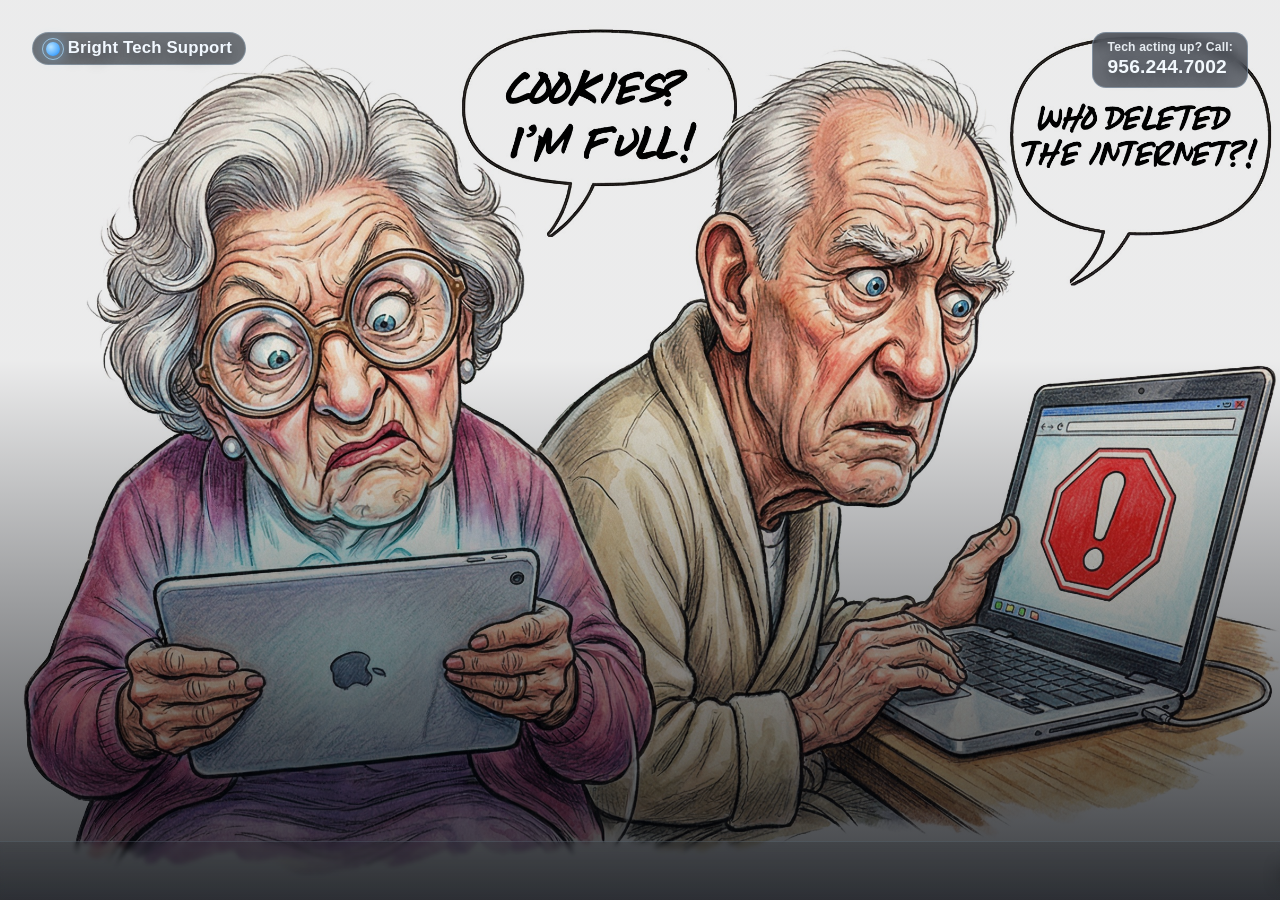
==== index-alt.html @ e5dfcefb "Update landing pages with video hero, responsive mobile video, and premium CTA interactions" ====
<!DOCTYPE html>
<html lang="en">
<head>
	<meta charset="UTF-8" />
	<meta name="viewport" content="width=device-width, initial-scale=1.0" />
	<title>Bright Tech Support | Alternative Landing</title>
	<meta name="description" content="Alternative landing page concept for Bright Tech Support." />
	<style>
		* { box-sizing: border-box; margin: 0; padding: 0; }

		html, body { width: 100%; height: 100%; }

		body {
			font-family: "Inter", "Segoe UI", Roboto, Arial, sans-serif;
			background: #0a0f18;
			color: #ffffff;
		}

		.alt-hero {
			position: relative;
			min-height: 100vh;
			display: block;
			overflow: hidden;
		}

		.hero-video,
		.hero-fallback {
			position: absolute;
			inset: 0;
			width: 100%;
			height: 100%;
			object-fit: cover;
			z-index: 0;
		}

		.hero-video {
			opacity: 1;
			transition: opacity 950ms cubic-bezier(0.22, 0.61, 0.36, 1), transform 1200ms ease;
			transform: scale(1);
		}

		.hero-fallback {
			opacity: 0;
			transition: opacity 950ms cubic-bezier(0.22, 0.61, 0.36, 1), transform 1200ms ease;
			transform: scale(1.02);
		}

		.alt-hero.is-show-fallback .hero-video {
			opacity: 0;
			transform: scale(1.01);
		}

		.alt-hero.is-show-fallback .hero-fallback {
			opacity: 1;
			transform: scale(1);
		}

		.top-brand {
			position: absolute;
			top: clamp(1rem, 3vw, 2rem);
			left: clamp(1rem, 3vw, 2rem);
			z-index: 2;
			display: inline-flex;
			align-items: center;
			gap: 0.5rem;
			padding: 0.45rem 0.8rem;
			border-radius: 999px;
			font-size: clamp(0.95rem, 1.5vw, 1.05rem);
			font-weight: 800;
			letter-spacing: 0.01em;
			color: #f1f8ff;
			background: rgba(7, 13, 23, 0.55);
			border: 1px solid rgba(190, 224, 255, 0.28);
			text-shadow: 0 5px 14px rgba(0, 0, 0, 0.45);
			backdrop-filter: blur(6px);
		}

		.logo-badge {
			position: relative;
			width: 14px;
			height: 14px;
			border-radius: 50%;
			background: radial-gradient(circle at 35% 35%, #b8e3ff, #5cb1ff 58%, #0a84ff 100%);
			box-shadow: 0 0 14px rgba(108, 190, 255, 0.72);
			animation: logoPulse 2.4s ease-in-out infinite;
		}

		.logo-badge::before {
			content: "";
			position: absolute;
			inset: -4px;
			border-radius: 50%;
			border: 1px solid rgba(170, 220, 255, 0.72);
			animation: logoRing 3.4s linear infinite;
		}

		.logo-text {
			line-height: 1;
		}

		.top-cta {
			position: absolute;
			top: clamp(1rem, 3vw, 2rem);
			right: clamp(1rem, 3vw, 2rem);
			z-index: 2;
			display: inline-grid;
			gap: 0.08rem;
			padding: 0.5rem 0.88rem 0.56rem;
			border-radius: 14px;
			letter-spacing: 0.01em;
			color: #f4faff;
			text-decoration: none;
			background: rgba(9, 17, 29, 0.58);
			border: 1px solid rgba(190, 224, 255, 0.32);
			text-shadow: 0 5px 14px rgba(0, 0, 0, 0.45);
			backdrop-filter: blur(6px);
			transition: transform 180ms ease, background-color 180ms ease;
			animation: ctaFloat 2.8s ease-in-out infinite;
		}

		.sound-toggle {
			position: absolute;
			top: 50%;
			left: 50%;
			transform: translate(-50%, -50%) scale(0.96);
			z-index: 2;
			display: inline-flex;
			align-items: center;
			gap: 0.42rem;
			padding: 0.52rem 0.9rem;
			border-radius: 999px;
			border: 1px solid rgba(204, 231, 255, 0.34);
			background: rgba(11, 21, 34, 0.24);
			color: #f3faff;
			font-size: 0.86rem;
			font-weight: 800;
			letter-spacing: 0.01em;
			cursor: pointer;
			backdrop-filter: blur(3px);
			text-shadow: 0 2px 6px rgba(0, 0, 0, 0.24);
			box-shadow: 0 6px 18px rgba(5, 14, 24, 0.24);
			transition: opacity 220ms ease, transform 220ms ease, box-shadow 220ms ease, background 220ms ease;
			opacity: 0;
			pointer-events: none;
		}

		.alt-hero.is-control-visible .sound-toggle {
			opacity: 1;
			pointer-events: auto;
			transform: translate(-50%, -50%) scale(1);
		}

		.sound-toggle::before {
			content: "▶";
			font-size: 0.72rem;
			line-height: 1;
			width: 1.2rem;
			height: 1.2rem;
			display: grid;
			place-items: center;
			border-radius: 50%;
			background: rgba(168, 216, 255, 0.28);
			color: #07315d;
			box-shadow: 0 0 0 1px rgba(188, 226, 255, 0.4);
		}

		.sound-toggle:hover {
			transform: translate(-50%, -50%) scale(1.02);
			background: rgba(12, 23, 38, 0.34);
			box-shadow: 0 10px 22px rgba(8, 20, 34, 0.32);
		}

		.sound-toggle.is-enabled {
			background: rgba(12, 24, 40, 0.3);
			border-color: rgba(191, 230, 255, 0.46);
		}

		.control-text {
			font-weight: 700;
		}

		.control-sound {
			padding: 0.15rem 0.45rem;
			border-radius: 999px;
			font-size: 0.72rem;
			font-weight: 700;
			background: rgba(191, 226, 255, 0.12);
			border: 1px solid rgba(188, 224, 255, 0.26);
		}

		.top-cta-small {
			font-size: clamp(0.74rem, 0.95vw, 0.82rem);
			font-weight: 600;
			opacity: 0.9;
			line-height: 1.1;
		}

		.top-cta-big {
			font-size: clamp(1rem, 1.55vw, 1.2rem);
			font-weight: 800;
			line-height: 1.15;
		}

		.top-cta:hover {
			transform: translateY(-1px);
			background: rgba(12, 24, 40, 0.72);
			animation-play-state: paused;
		}

		@keyframes ctaFloat {
			0%, 100% {
				transform: translateY(0);
				box-shadow: 0 0 0 rgba(113, 193, 255, 0);
			}
			50% {
				transform: translateY(-3px);
				box-shadow: 0 8px 20px rgba(113, 193, 255, 0.2);
			}
		}

		@keyframes logoPulse {
			0%, 100% { transform: scale(1); box-shadow: 0 0 10px rgba(108, 190, 255, 0.55); }
			50% { transform: scale(1.08); box-shadow: 0 0 18px rgba(108, 190, 255, 0.9); }
		}

		@keyframes logoRing {
			0% { transform: rotate(0deg) scale(1); opacity: 0.82; }
			100% { transform: rotate(360deg) scale(1.05); opacity: 0.55; }
		}

		.alt-hero::after {
			content: "";
			position: absolute;
			inset: 0;
			background: linear-gradient(180deg, rgba(2, 5, 10, 0.08) 40%, rgba(2, 5, 10, 0.78) 100%);
			z-index: 1;
		}

		.hero-marquee {
			position: relative;
			z-index: 2;
			position: absolute;
			left: 0;
			right: 0;
			bottom: 0;
			padding: 0.95rem 0;
			overflow: hidden;
			background: linear-gradient(180deg, rgba(6, 11, 18, 0.14), rgba(6, 11, 18, 0.24));
			border-top: 1px solid rgba(199, 227, 255, 0.14);
			backdrop-filter: blur(2px);
		}


		.hero-marquee-track {
			display: inline-flex;
			align-items: center;
			gap: 3rem;
			white-space: nowrap;
			padding-left: 100%;
			animation: marquee 34s linear infinite;
		}

		.hero-marquee:hover .hero-marquee-track,
		.hero-marquee:focus-within .hero-marquee-track {
			animation-play-state: paused;
		}

		.hero-marquee-text {
			display: inline-block;
			font-size: clamp(1.05rem, 2.3vw, 1.5rem);
			font-weight: 700;
			letter-spacing: 0.01em;
			color: #f1f8ff;
			text-shadow: 0 5px 16px rgba(0, 0, 0, 0.5);
		}

		@keyframes marquee {
			0% { transform: translateX(0); }
			100% { transform: translateX(-100%); }
		}

		@media (max-width: 680px) {
			.top-brand,
			.top-cta {
				top: 0.75rem;
			}

			.sound-toggle {
				font-size: 0.74rem;
				padding: 0.42rem 0.72rem;
			}

			.top-cta {
				padding: 0.42rem 0.74rem 0.48rem;
			}

			.top-cta-small {
				font-size: 0.68rem;
			}

			.top-cta-big {
				font-size: 0.95rem;
			}

			.hero-marquee {
				padding: 0.82rem 0;
				bottom: 0;
			}
		}
	</style>
</head>
<body>
	<section class="alt-hero" aria-label="Alternative hero section">
		<video class="hero-video" autoplay muted playsinline preload="auto" poster="images/hero-2.jpeg" aria-hidden="true">
			<source src="images/hero_video_mobile.mp4" type="video/mp4" media="(max-width: 768px)" />
			<source src="images/hero_video.mp4" type="video/mp4" />
		</video>
		<img class="hero-fallback" src="images/hero-2.jpeg" alt="Tech support hero" loading="eager" />

		<div class="top-brand"><span class="logo-badge" aria-hidden="true"></span><span class="logo-text">Bright Tech Support</span></div>
		<a class="top-cta" href="tel:9562447002" aria-label="Call Bright Tech Support at 956.244.7002">
			<span class="top-cta-small">Tech acting up? Call:</span>
			<span class="top-cta-big">956.244.7002</span>
		</a>
		<button class="sound-toggle" type="button" aria-label="Replay hero video with sound">
			<span class="control-text">Replay</span>
			<span class="control-sound">Sound On</span>
		</button>
		<div class="hero-marquee" aria-label="Moving message">
			<div class="hero-marquee-track">
				<span class="hero-marquee-text">Have you tried turning it off and on again? We actually help past that step.</span>
				<span class="hero-marquee-text">Wi-Fi acting shy again? We speak fluent router.</span>
				<span class="hero-marquee-text">Your printer says "offline" but your patience is already there? We got you.</span>
				<span class="hero-marquee-text">If your computer freezes more than your freezer, it’s time to call us.</span>
				<span class="hero-marquee-text" aria-hidden="true">Have you tried turning it off and on again? We actually help past that step.</span>
				<span class="hero-marquee-text" aria-hidden="true">Wi-Fi acting shy again? We speak fluent router.</span>
				<span class="hero-marquee-text" aria-hidden="true">Your printer says "offline" but your patience is already there? We got you.</span>
				<span class="hero-marquee-text" aria-hidden="true">If your computer freezes more than your freezer, it’s time to call us.</span>
			</div>
		</div>
	</section>

	<script>
		const VIDEO_SEEN_KEY = "btsHeroVideoSeen";
		const altHero = document.querySelector(".alt-hero");
		const heroVideo = document.querySelector(".hero-video");
		const soundToggle = document.querySelector(".sound-toggle");
		const soundPill = document.querySelector(".control-sound");

		if (altHero && heroVideo) {
			const showFallback = () => altHero.classList.add("is-show-fallback");
			const hideFallback = () => altHero.classList.remove("is-show-fallback");
			const showControl = () => altHero.classList.add("is-control-visible");
			const hideControl = () => altHero.classList.remove("is-control-visible");
			const videoFadeLeadSeconds = 1.6;
			let didEarlyVisualFade = false;
			const hasSeenVideo = (() => {
				try {
					return window.localStorage.getItem(VIDEO_SEEN_KEY) === "1";
				} catch (_error) {
					return false;
				}
			})();

			const markSeenVideo = () => {
				try {
					window.localStorage.setItem(VIDEO_SEEN_KEY, "1");
				} catch (_error) {
					/* no-op */
				}
			};

			const setSoundState = (isOn) => {
				if (!soundPill || !soundToggle) return;
				soundPill.textContent = isOn ? "Sound On" : "Sound Off";
				soundToggle.classList.toggle("is-enabled", isOn);
			};

			heroVideo.addEventListener("error", showFallback);
			heroVideo.addEventListener("error", showControl);
			heroVideo.addEventListener("timeupdate", () => {
				if (didEarlyVisualFade) return;
				if (!Number.isFinite(heroVideo.duration) || heroVideo.duration <= 0) return;

				const remaining = heroVideo.duration - heroVideo.currentTime;
				if (remaining <= videoFadeLeadSeconds && remaining > 0) {
					// Visual-only crossfade; do not mute/pause audio here.
					showFallback();
					didEarlyVisualFade = true;
				}
			});

			heroVideo.addEventListener("ended", () => {
				markSeenVideo();
				showFallback();
				showControl();
				didEarlyVisualFade = false;
			});

			const startVideo = async () => {
				try {
					didEarlyVisualFade = false;
					heroVideo.muted = false;
					heroVideo.volume = 1;
					hideFallback();
					hideControl();
					await heroVideo.play();
					setSoundState(true);
				} catch (_error) {
					heroVideo.muted = true;
					try {
						hideFallback();
						hideControl();
						await heroVideo.play();
					} catch (_silentError) {
						showFallback();
						showControl();
					}
					setSoundState(false);
				}
			};

			if (hasSeenVideo) {
				showFallback();
				showControl();
				setSoundState(true);
			} else {
				startVideo();
			}

			if (soundToggle) {
				soundToggle.addEventListener("click", async () => {
					try {
						didEarlyVisualFade = false;
						hideFallback();
						hideControl();
						heroVideo.currentTime = 0;
						heroVideo.muted = false;
						heroVideo.volume = 1;
						await heroVideo.play();
						setSoundState(true);
					} catch (_error) {
						setSoundState(false);
						showControl();
					}
				});
			}
		}
	</script>
</body>
</html>
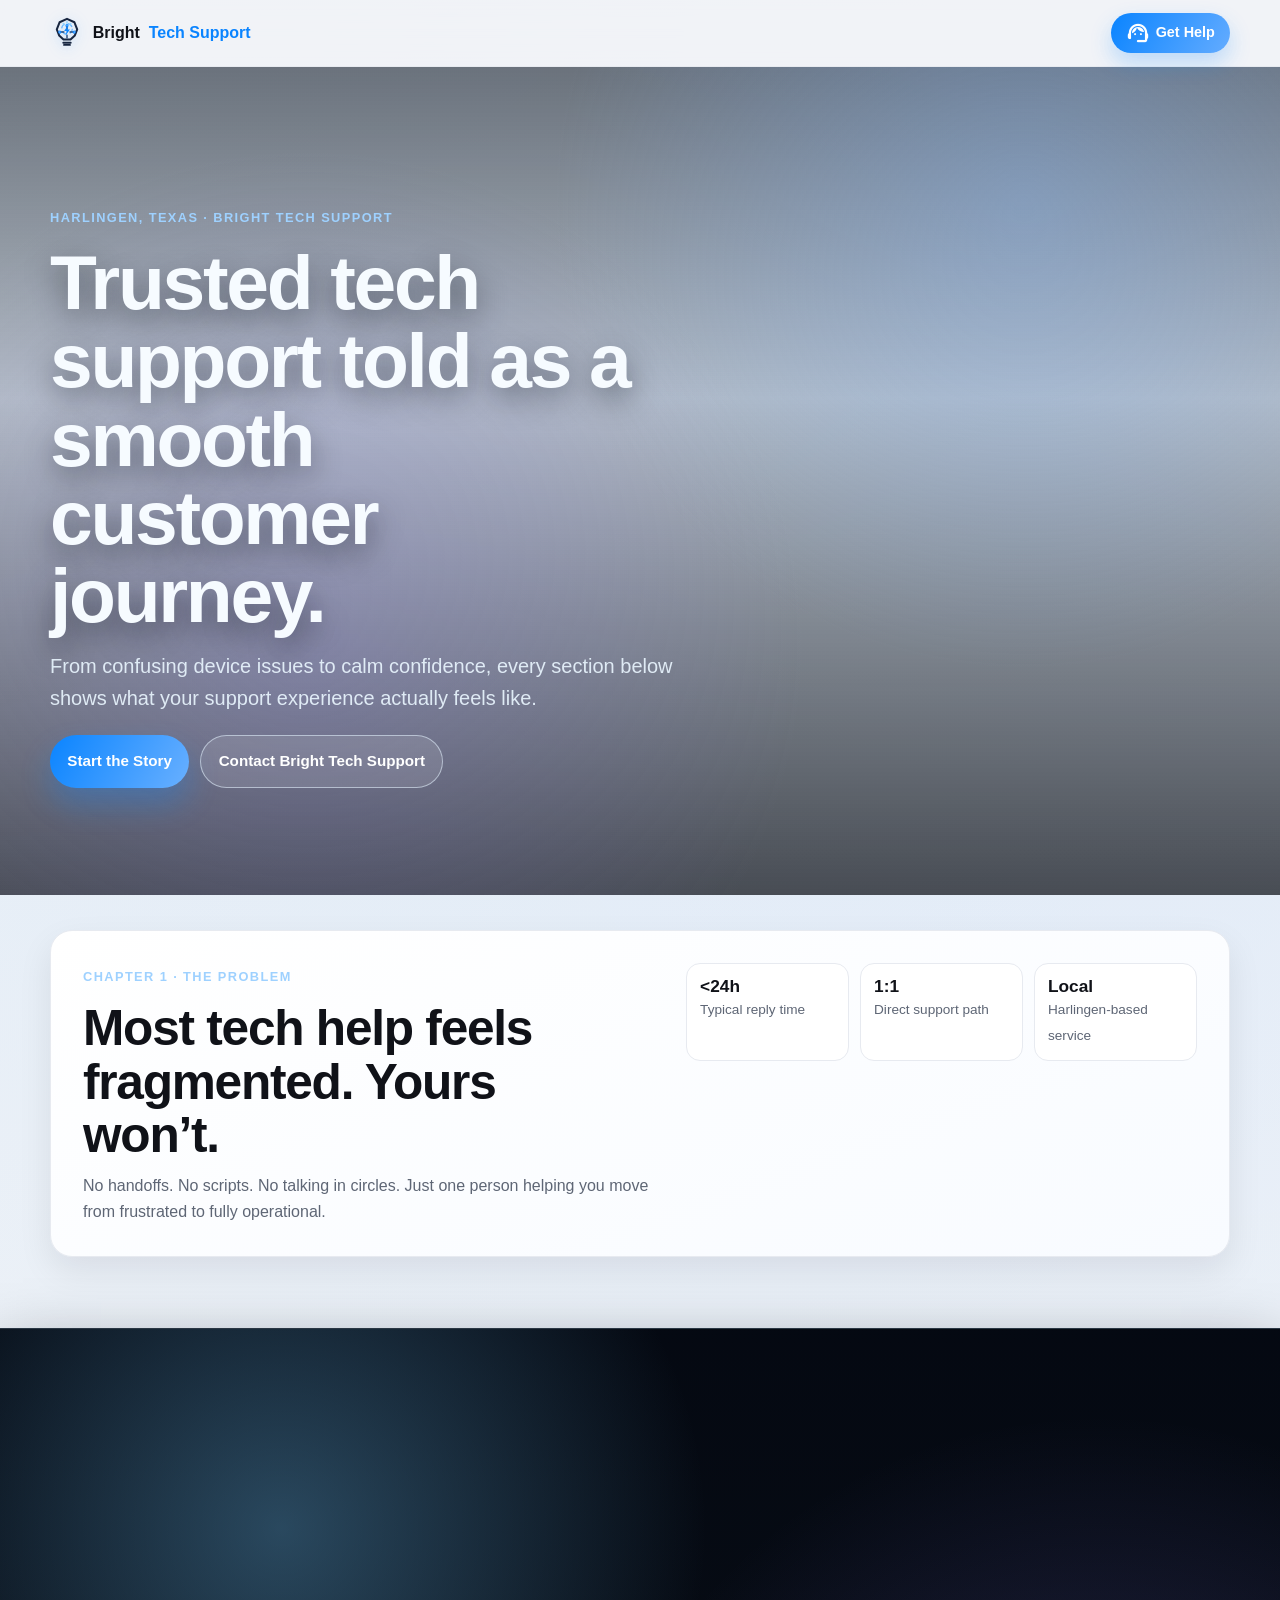
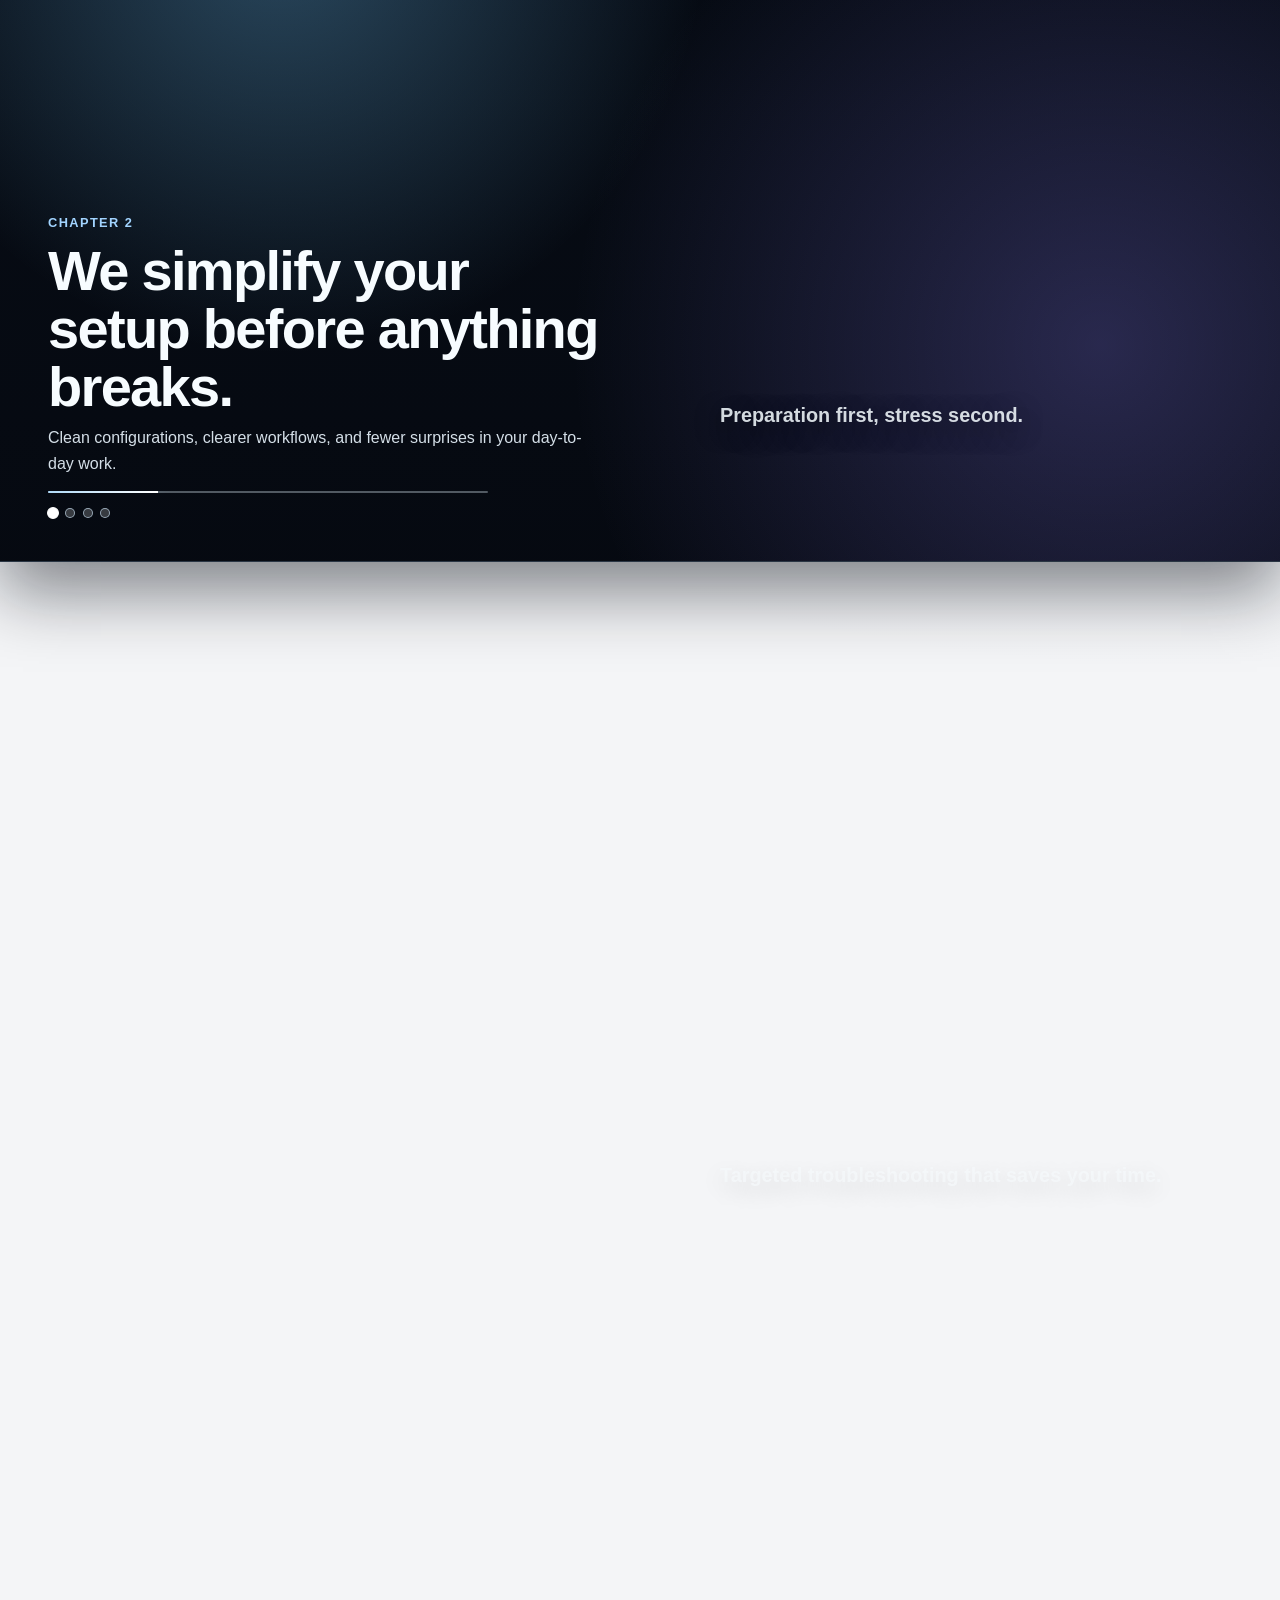
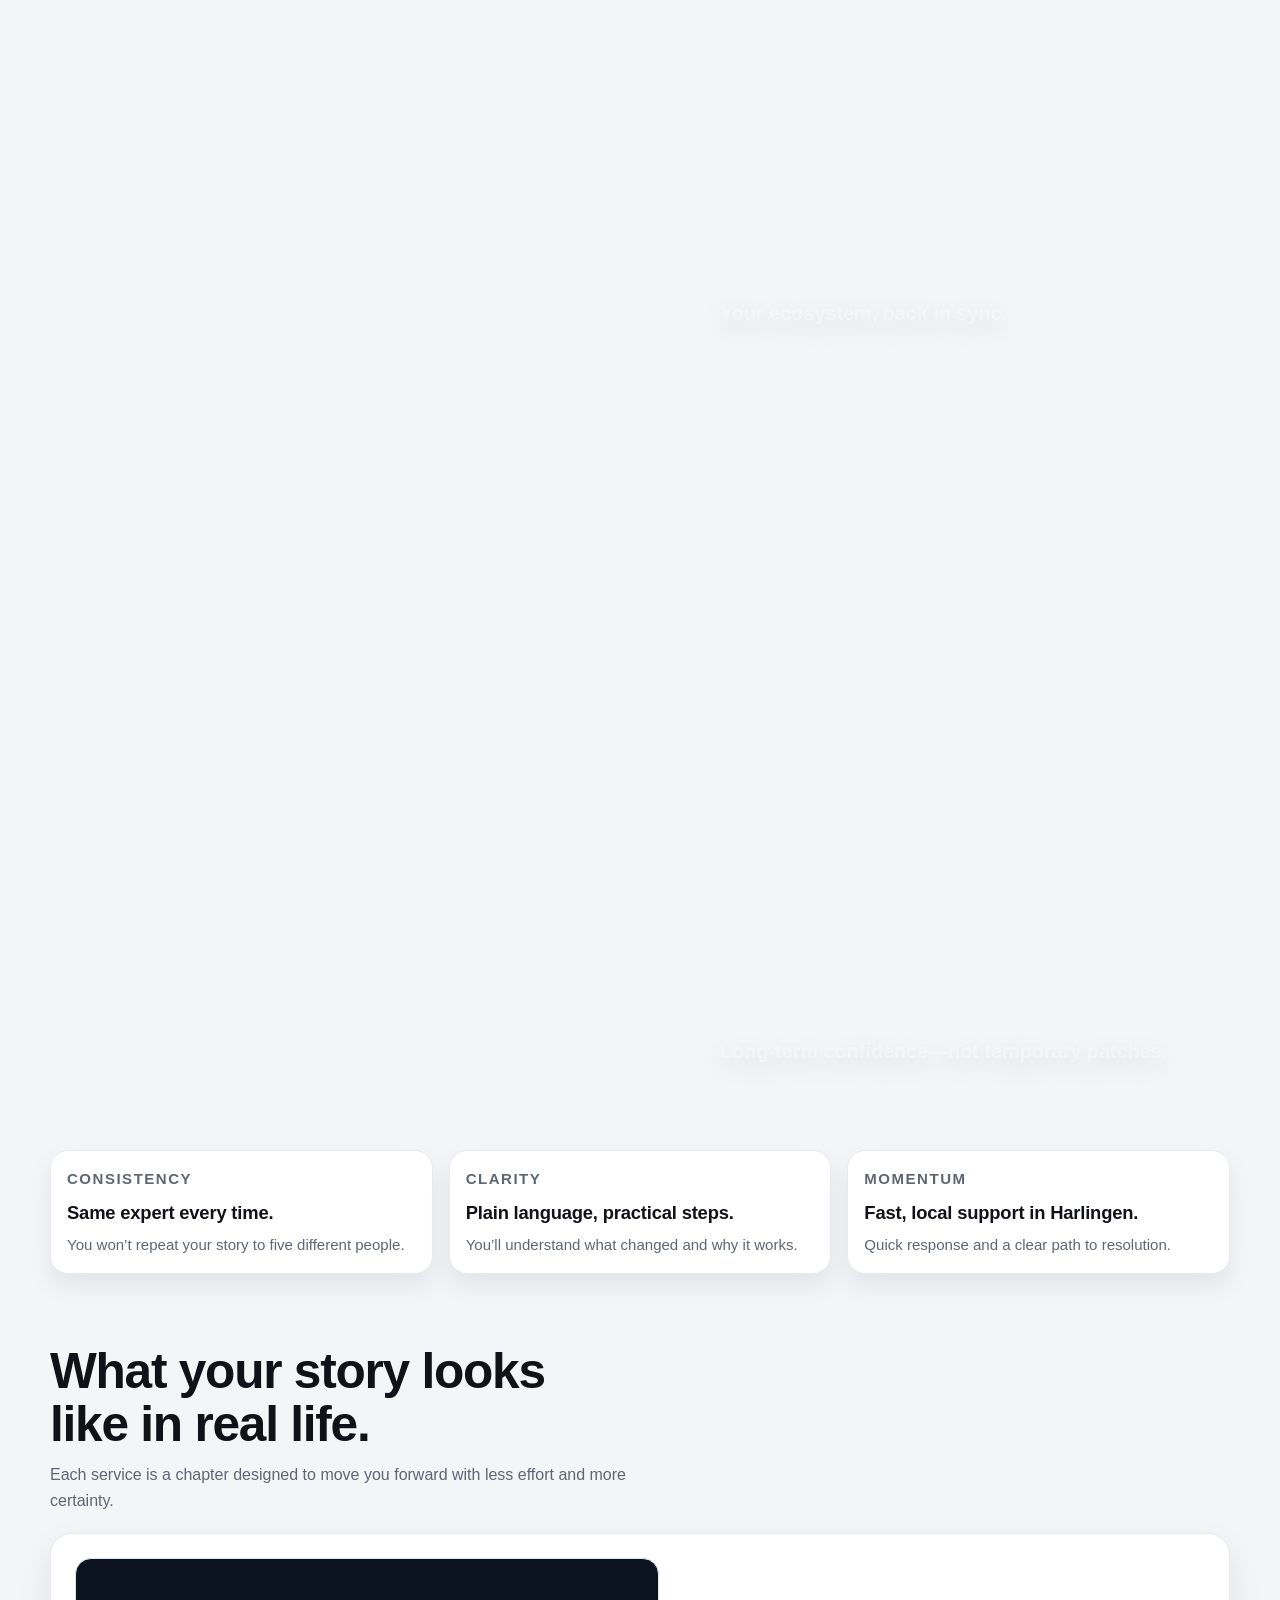
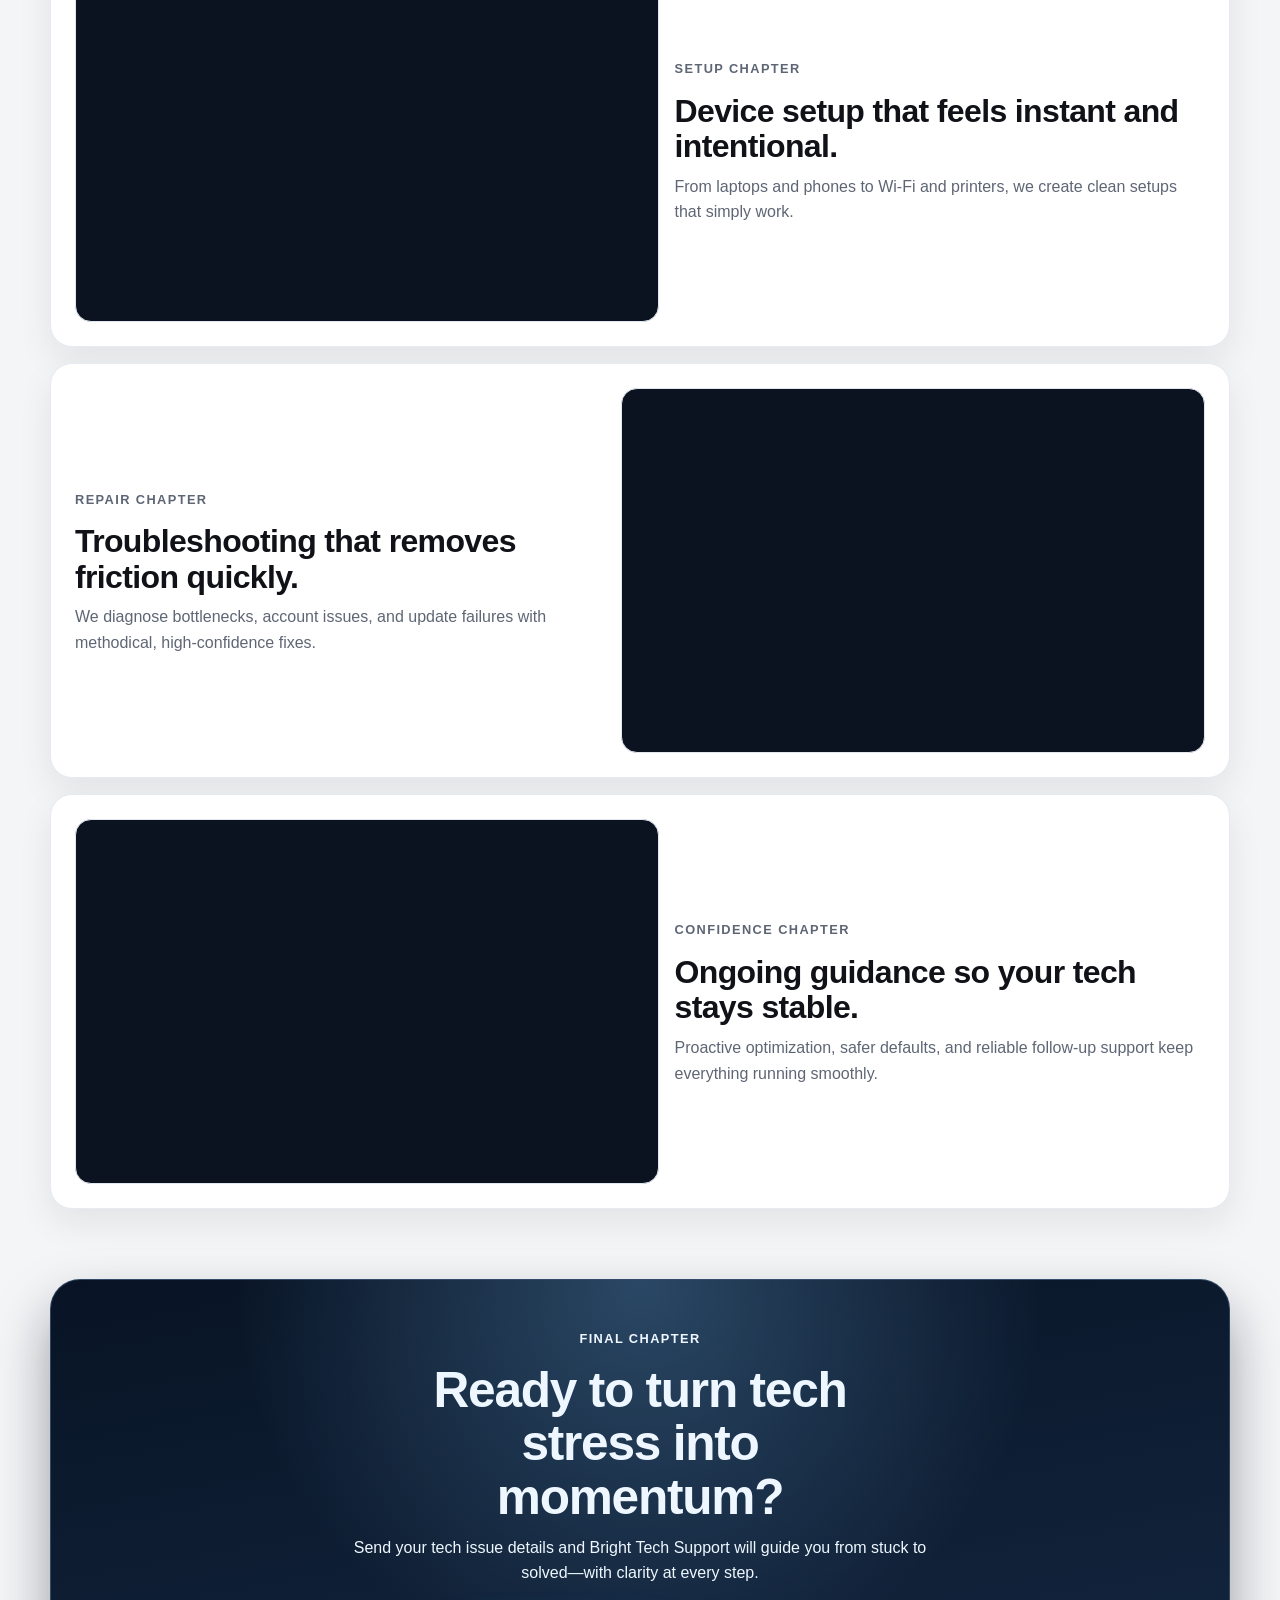
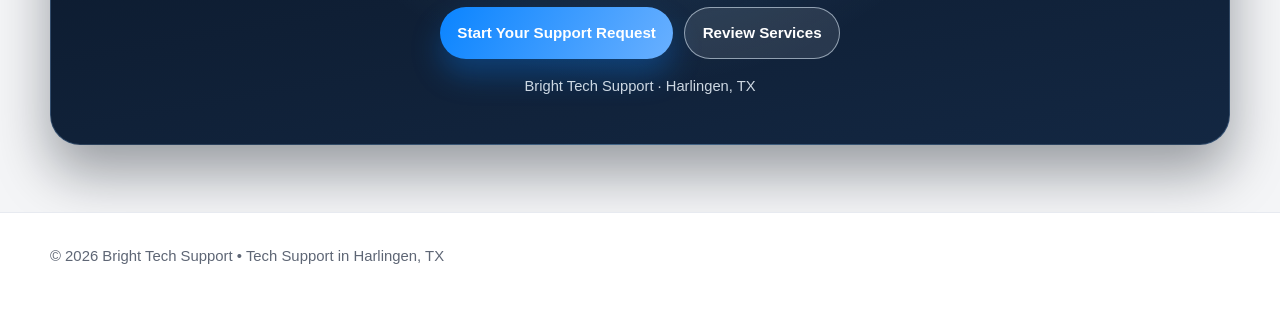
==== commit 1278499d: "Apply latest website update" ====
--- a/index-alt.html
+++ b/index-alt.html
@@ -3,448 +3,420 @@
 <head>
 	<meta charset="UTF-8" />
 	<meta name="viewport" content="width=device-width, initial-scale=1.0" />
-	<title>Bright Tech Support | Alternative Landing</title>
-	<meta name="description" content="Alternative landing page concept for Bright Tech Support." />
-	<style>
-		* { box-sizing: border-box; margin: 0; padding: 0; }
-
-		html, body { width: 100%; height: 100%; }
-
-		body {
-			font-family: "Inter", "Segoe UI", Roboto, Arial, sans-serif;
-			background: #0a0f18;
-			color: #ffffff;
+	<title>Bright Tech Support | Trusted Tech Support in Harlingen, TX</title>
+	<meta
+		name="description"
+		content="Bright Tech Support provides trusted one-on-one tech support in Harlingen, TX. Device setup, troubleshooting, software guidance, and ongoing local support."
+	/>
+	<meta
+		name="keywords"
+		content="Bright Tech Support, tech support Harlingen TX, computer help Harlingen, device setup, software troubleshooting, local tech help"
+	/>
+	<meta name="author" content="Bright Tech Support" />
+	<meta name="robots" content="index, follow" />
+	<link rel="canonical" href="https://www.techsupportrgv.com/" />
+
+	<meta property="og:type" content="website" />
+	<meta property="og:title" content="Bright Tech Support | Friendly Tech Help in Harlingen, TX" />
+	<meta
+		property="og:description"
+		content="Friendly, local tech support in Harlingen, TX. Setup help, troubleshooting, and practical tech guidance from Bright Tech Support."
+	/>
+	<meta property="og:url" content="https://www.techsupportrgv.com/" />
+	<meta property="og:site_name" content="Bright Tech Support" />
+
+	<meta name="twitter:card" content="summary_large_image" />
+	<meta name="twitter:title" content="Bright Tech Support | Friendly Tech Help in Harlingen, TX" />
+	<meta
+		name="twitter:description"
+		content="Local, one-on-one tech support in Harlingen, TX for everyday device and software issues."
+	/>
+	<link rel="preconnect" href="https://fonts.googleapis.com" />
+	<link rel="preconnect" href="https://fonts.gstatic.com" crossorigin />
+	<link
+		href="https://fonts.googleapis.com/css2?family=Inter:wght@400;500;700;800&family=Material+Symbols+Rounded:FILL@0..1&display=swap"
+		rel="stylesheet"
+	/>
+	<link rel="stylesheet" href="styles.css" />
+
+	<script type="application/ld+json">
+		{
+			"@context": "https://schema.org",
+			"@type": "LocalBusiness",
+			"name": "Bright Tech Support",
+			"description": "Friendly tech support and everyday technology help in Harlingen, Texas.",
+			"areaServed": "Harlingen, TX",
+			"address": {
+				"@type": "PostalAddress",
+				"addressLocality": "Harlingen",
+				"addressRegion": "TX",
+				"addressCountry": "US"
+			},
+			"url": "https://www.techsupportrgv.com/",
+			"serviceType": [
+				"Tech support",
+				"Device setup",
+				"Software troubleshooting",
+				"General technology help"
+			]
 		}
-
-		.alt-hero {
-			position: relative;
-			min-height: 100vh;
-			display: block;
-			overflow: hidden;
+	</script>
+</head>
+<body>
+	<header>
+		<div class="container nav">
+			<a class="brand" href="#top" aria-label="Bright Tech Support home">
+				<svg class="brand-mark" viewBox="0 0 32 32" role="img" aria-hidden="true">
+					<path class="outline" d="M16 2.7 23 5.9 25.6 12.6 23.4 18.3 19.3 22.2H12.7L8.6 18.3 6.4 12.6 9 5.9Z" />
+					<circle class="ring" cx="16" cy="12.1" r="5.05" />
+					<path class="circuit" d="M10.3 15.1h2.8M18.9 15.1h2.8M16 9.9v2.5M16 18.1v2.5" />
+					<circle class="node" cx="9.2" cy="15.1" r="1" />
+					<circle class="node" cx="22.8" cy="15.1" r="1" />
+					<circle class="node" cx="16" cy="9" r="0.95" />
+					<path class="accent" d="M16.9 8.9 13.3 14h2.3l-0.7 4 3.8-5.4h-2.4Z" />
+					<path class="glow" d="M16 5.4v1.4M12.4 7.1l1 1M19.6 7.1l-1 1" />
+					<path class="base" d="M12.5 25.1h7M13.2 27.2h5.6" />
+				</svg>
+				Bright <span>Tech Support</span>
+			</a>
+			<a class="cta-link" href="#contact"><span class="material-symbols-rounded" aria-hidden="true">support_agent</span>Get Help</a>
+		</div>
+	</header>
+
+	<main id="top">
+		<section class="hero-story">
+			<div class="hero-story-media" aria-hidden="true"></div>
+			<div class="hero-story-gradient" aria-hidden="true"></div>
+			<div class="container hero-story-content">
+				<p class="eyebrow">Harlingen, Texas · Bright Tech Support</p>
+				<h1>Trusted tech support told as a smooth customer journey.</h1>
+				<p class="lead">
+					From confusing device issues to calm confidence, every section below shows what your support experience
+					actually feels like.
+				</p>
+				<div class="hero-actions">
+					<a class="btn btn-primary" href="#journey">Start the Story</a>
+					<a class="btn btn-secondary" href="#contact">Contact Bright Tech Support</a>
+				</div>
+			</div>
+		</section>
+
+		<section class="chapter-intro reveal" id="journey">
+			<div class="container chapter-intro-grid">
+				<div>
+					<p class="eyebrow">Chapter 1 · The Problem</p>
+					<h2 class="section-title">Most tech help feels fragmented. Yours won’t.</h2>
+					<p class="section-copy">
+						No handoffs. No scripts. No talking in circles. Just one person helping you move from frustrated to fully operational.
+					</p>
+				</div>
+				<div class="chapter-metrics">
+					<article><strong>&lt;24h</strong><span>Typical reply time</span></article>
+					<article><strong>1:1</strong><span>Direct support path</span></article>
+					<article><strong>Local</strong><span>Harlingen-based service</span></article>
+				</div>
+			</div>
+		</section>
+
+		<section class="story-engine reveal" id="story-engine">
+			<div class="story-engine-sticky" aria-live="polite">
+				<div class="story-engine-media-wrap">
+					<img
+						class="story-engine-media"
+						src="https://images.unsplash.com/photo-1498050108023-c5249f4df085?auto=format&fit=crop&w=2200&q=80"
+						alt="Minimal workspace with clean monitor and keyboard"
+						loading="lazy"
+					/>
+				</div>
+				<div class="story-engine-overlay">
+					<p class="story-engine-kicker">Chapter 2</p>
+					<h2 class="story-engine-title">We simplify your setup before anything breaks.</h2>
+					<p class="story-engine-copy">Clean configurations, clearer workflows, and fewer surprises in your day-to-day work.</p>
+					<div class="story-engine-progress" aria-hidden="true"><span class="story-engine-progress-fill"></span></div>
+					<div class="story-engine-dots" role="tablist" aria-label="Support story chapters">
+						<button class="story-engine-dot is-active" type="button" role="tab" aria-label="Chapter 2" aria-selected="true"></button>
+						<button class="story-engine-dot" type="button" role="tab" aria-label="Chapter 3" aria-selected="false"></button>
+						<button class="story-engine-dot" type="button" role="tab" aria-label="Chapter 4" aria-selected="false"></button>
+						<button class="story-engine-dot" type="button" role="tab" aria-label="Chapter 5" aria-selected="false"></button>
+					</div>
+				</div>
+			</div>
+
+			<div class="story-engine-steps" aria-label="Customer support journey">
+				<article
+					class="story-engine-step is-active"
+					data-story-image="https://images.unsplash.com/photo-1498050108023-c5249f4df085?auto=format&fit=crop&w=2200&q=80"
+					data-story-kicker="Chapter 2"
+					data-story-title="We simplify your setup before anything breaks."
+					data-story-copy="Clean configurations, clearer workflows, and fewer surprises in your day-to-day work."
+				>
+					<h3>Preparation first, stress second.</h3>
+				</article>
+				<article
+					class="story-engine-step"
+					data-story-image="https://images.unsplash.com/photo-1518770660439-4636190af475?auto=format&fit=crop&w=2200&q=80"
+					data-story-kicker="Chapter 3"
+					data-story-title="When problems appear, we troubleshoot with precision."
+					data-story-copy="No guesswork loops. We isolate root causes and fix the issues that matter most first."
+				>
+					<h3>Targeted troubleshooting that saves your time.</h3>
+				</article>
+				<article
+					class="story-engine-step"
+					data-story-image="https://images.unsplash.com/photo-1516321497487-e288fb19713f?auto=format&fit=crop&w=2200&q=80"
+					data-story-kicker="Chapter 4"
+					data-story-title="We restore flow across apps, accounts, and devices."
+					data-story-copy="Everything works together again—logins, software, updates, and your daily tasks."
+				>
+					<h3>Your ecosystem, back in sync.</h3>
+				</article>
+				<article
+					class="story-engine-step"
+					data-story-image="https://images.unsplash.com/photo-1512756290469-ec264b7fbf87?auto=format&fit=crop&w=2200&q=80"
+					data-story-kicker="Chapter 5"
+					data-story-title="Then we lock in speed, safety, and confidence."
+					data-story-copy="You leave with a cleaner system, safer defaults, and support you can call on anytime."
+				>
+					<h3>Long-term confidence—not temporary patches.</h3>
+				</article>
+			</div>
+		</section>
+
+		<section class="proof reveal">
+			<div class="container proof-grid">
+				<article class="proof-card">
+					<p class="proof-label">Consistency</p>
+					<h3>Same expert every time.</h3>
+					<p>You won’t repeat your story to five different people.</p>
+				</article>
+				<article class="proof-card">
+					<p class="proof-label">Clarity</p>
+					<h3>Plain language, practical steps.</h3>
+					<p>You’ll understand what changed and why it works.</p>
+				</article>
+				<article class="proof-card">
+					<p class="proof-label">Momentum</p>
+					<h3>Fast, local support in Harlingen.</h3>
+					<p>Quick response and a clear path to resolution.</p>
+				</article>
+			</div>
+		</section>
+
+		<section class="service-scenes reveal" id="services">
+			<div class="container">
+				<h2 class="section-title">What your story looks like in real life.</h2>
+				<p class="section-copy">Each service is a chapter designed to move you forward with less effort and more certainty.</p>
+
+				<article class="scene-card">
+					<div class="scene-media parallax-frame">
+						<img class="parallax-media" data-depth="1" src="https://images.unsplash.com/photo-1519389950473-47ba0277781c?auto=format&fit=crop&w=1800&q=80" alt="Minimal collaborative workspace with laptops" loading="lazy" />
+					</div>
+					<div class="scene-copy">
+						<p class="eyebrow">Setup Chapter</p>
+						<h3>Device setup that feels instant and intentional.</h3>
+						<p>From laptops and phones to Wi-Fi and printers, we create clean setups that simply work.</p>
+					</div>
+				</article>
+
+				<article class="scene-card reverse">
+					<div class="scene-media parallax-frame">
+						<img class="parallax-media" data-depth="1.2" src="https://images.unsplash.com/photo-1488590528505-98d2b5aba04b?auto=format&fit=crop&w=1800&q=80" alt="Close-up of clean computer workstation and code screen" loading="lazy" />
+					</div>
+					<div class="scene-copy">
+						<p class="eyebrow">Repair Chapter</p>
+						<h3>Troubleshooting that removes friction quickly.</h3>
+						<p>We diagnose bottlenecks, account issues, and update failures with methodical, high-confidence fixes.</p>
+					</div>
+				</article>
+
+				<article class="scene-card">
+					<div class="scene-media parallax-frame">
+						<img class="parallax-media" data-depth="0.9" src="https://images.unsplash.com/photo-1517048676732-d65bc937f952?auto=format&fit=crop&w=1800&q=80" alt="Clean modern desk with tablet and notebook" loading="lazy" />
+					</div>
+					<div class="scene-copy">
+						<p class="eyebrow">Confidence Chapter</p>
+						<h3>Ongoing guidance so your tech stays stable.</h3>
+						<p>Proactive optimization, safer defaults, and reliable follow-up support keep everything running smoothly.</p>
+					</div>
+				</article>
+			</div>
+		</section>
+
+		<section id="contact" class="finale reveal">
+			<div class="container finale-shell">
+				<p class="eyebrow">Final Chapter</p>
+				<h2 class="section-title">Ready to turn tech stress into momentum?</h2>
+				<p class="section-copy">
+					Send your tech issue details and Bright Tech Support will guide you from stuck to solved—with clarity at every step.
+				</p>
+				<div class="hero-actions">
+					<a class="btn btn-primary" href="#top">Start Your Support Request</a>
+					<a class="btn btn-secondary" href="#services">Review Services</a>
+				</div>
+				<p class="finale-meta">Bright Tech Support · Harlingen, TX</p>
+			</div>
+		</section>
+	</main>
+
+	<footer>
+		<div class="container">
+			© <span id="year"></span> Bright Tech Support • Tech Support in Harlingen, TX
+		</div>
+	</footer>
+
+	<script>
+		document.getElementById("year").textContent = new Date().getFullYear();
+		const prefersReducedMotion = window.matchMedia("(prefers-reduced-motion: reduce)").matches;
+
+		const revealItems = document.querySelectorAll(".reveal");
+		if ("IntersectionObserver" in window && revealItems.length) {
+			const revealObserver = new IntersectionObserver((entries, observer) => {
+				entries.forEach((entry) => {
+					if (!entry.isIntersecting) return;
+					entry.target.classList.add("is-visible");
+					observer.unobserve(entry.target);
+				});
+			}, { threshold: 0.16, rootMargin: "0px 0px -6% 0px" });
+
+			revealItems.forEach((item) => revealObserver.observe(item));
+		} else {
+			revealItems.forEach((item) => item.classList.add("is-visible"));
 		}
 
-		.hero-video,
-		.hero-fallback {
-			position: absolute;
-			inset: 0;
-			width: 100%;
-			height: 100%;
-			object-fit: cover;
-			z-index: 0;
-		}
-
-		.hero-video {
-			opacity: 1;
-			transition: opacity 950ms cubic-bezier(0.22, 0.61, 0.36, 1), transform 1200ms ease;
-			transform: scale(1);
-		}
-
-		.hero-fallback {
-			opacity: 0;
-			transition: opacity 950ms cubic-bezier(0.22, 0.61, 0.36, 1), transform 1200ms ease;
-			transform: scale(1.02);
-		}
-
-		.alt-hero.is-show-fallback .hero-video {
-			opacity: 0;
-			transform: scale(1.01);
-		}
-
-		.alt-hero.is-show-fallback .hero-fallback {
-			opacity: 1;
-			transform: scale(1);
-		}
-
-		.top-brand {
-			position: absolute;
-			top: clamp(1rem, 3vw, 2rem);
-			left: clamp(1rem, 3vw, 2rem);
-			z-index: 2;
-			display: inline-flex;
-			align-items: center;
-			gap: 0.5rem;
-			padding: 0.45rem 0.8rem;
-			border-radius: 999px;
-			font-size: clamp(0.95rem, 1.5vw, 1.05rem);
-			font-weight: 800;
-			letter-spacing: 0.01em;
-			color: #f1f8ff;
-			background: rgba(7, 13, 23, 0.55);
-			border: 1px solid rgba(190, 224, 255, 0.28);
-			text-shadow: 0 5px 14px rgba(0, 0, 0, 0.45);
-			backdrop-filter: blur(6px);
-		}
-
-		.logo-badge {
-			position: relative;
-			width: 14px;
-			height: 14px;
-			border-radius: 50%;
-			background: radial-gradient(circle at 35% 35%, #b8e3ff, #5cb1ff 58%, #0a84ff 100%);
-			box-shadow: 0 0 14px rgba(108, 190, 255, 0.72);
-			animation: logoPulse 2.4s ease-in-out infinite;
-		}
-
-		.logo-badge::before {
-			content: "";
-			position: absolute;
-			inset: -4px;
-			border-radius: 50%;
-			border: 1px solid rgba(170, 220, 255, 0.72);
-			animation: logoRing 3.4s linear infinite;
-		}
-
-		.logo-text {
-			line-height: 1;
-		}
-
-		.top-cta {
-			position: absolute;
-			top: clamp(1rem, 3vw, 2rem);
-			right: clamp(1rem, 3vw, 2rem);
-			z-index: 2;
-			display: inline-grid;
-			gap: 0.08rem;
-			padding: 0.5rem 0.88rem 0.56rem;
-			border-radius: 14px;
-			letter-spacing: 0.01em;
-			color: #f4faff;
-			text-decoration: none;
-			background: rgba(9, 17, 29, 0.58);
-			border: 1px solid rgba(190, 224, 255, 0.32);
-			text-shadow: 0 5px 14px rgba(0, 0, 0, 0.45);
-			backdrop-filter: blur(6px);
-			transition: transform 180ms ease, background-color 180ms ease;
-			animation: ctaFloat 2.8s ease-in-out infinite;
-		}
-
-		.sound-toggle {
-			position: absolute;
-			top: 50%;
-			left: 50%;
-			transform: translate(-50%, -50%) scale(0.96);
-			z-index: 2;
-			display: inline-flex;
-			align-items: center;
-			gap: 0.42rem;
-			padding: 0.52rem 0.9rem;
-			border-radius: 999px;
-			border: 1px solid rgba(204, 231, 255, 0.34);
-			background: rgba(11, 21, 34, 0.24);
-			color: #f3faff;
-			font-size: 0.86rem;
-			font-weight: 800;
-			letter-spacing: 0.01em;
-			cursor: pointer;
-			backdrop-filter: blur(3px);
-			text-shadow: 0 2px 6px rgba(0, 0, 0, 0.24);
-			box-shadow: 0 6px 18px rgba(5, 14, 24, 0.24);
-			transition: opacity 220ms ease, transform 220ms ease, box-shadow 220ms ease, background 220ms ease;
-			opacity: 0;
-			pointer-events: none;
-		}
-
-		.alt-hero.is-control-visible .sound-toggle {
-			opacity: 1;
-			pointer-events: auto;
-			transform: translate(-50%, -50%) scale(1);
-		}
-
-		.sound-toggle::before {
-			content: "▶";
-			font-size: 0.72rem;
-			line-height: 1;
-			width: 1.2rem;
-			height: 1.2rem;
-			display: grid;
-			place-items: center;
-			border-radius: 50%;
-			background: rgba(168, 216, 255, 0.28);
-			color: #07315d;
-			box-shadow: 0 0 0 1px rgba(188, 226, 255, 0.4);
-		}
-
-		.sound-toggle:hover {
-			transform: translate(-50%, -50%) scale(1.02);
-			background: rgba(12, 23, 38, 0.34);
-			box-shadow: 0 10px 22px rgba(8, 20, 34, 0.32);
-		}
-
-		.sound-toggle.is-enabled {
-			background: rgba(12, 24, 40, 0.3);
-			border-color: rgba(191, 230, 255, 0.46);
-		}
-
-		.control-text {
-			font-weight: 700;
-		}
-
-		.control-sound {
-			padding: 0.15rem 0.45rem;
-			border-radius: 999px;
-			font-size: 0.72rem;
-			font-weight: 700;
-			background: rgba(191, 226, 255, 0.12);
-			border: 1px solid rgba(188, 224, 255, 0.26);
-		}
-
-		.top-cta-small {
-			font-size: clamp(0.74rem, 0.95vw, 0.82rem);
-			font-weight: 600;
-			opacity: 0.9;
-			line-height: 1.1;
-		}
-
-		.top-cta-big {
-			font-size: clamp(1rem, 1.55vw, 1.2rem);
-			font-weight: 800;
-			line-height: 1.15;
-		}
-
-		.top-cta:hover {
-			transform: translateY(-1px);
-			background: rgba(12, 24, 40, 0.72);
-			animation-play-state: paused;
-		}
-
-		@keyframes ctaFloat {
-			0%, 100% {
-				transform: translateY(0);
-				box-shadow: 0 0 0 rgba(113, 193, 255, 0);
+		const storyRoot = document.querySelector(".story-engine");
+		if (storyRoot) {
+			const storyFallbackImage = "https://images.unsplash.com/photo-1518770660439-4636190af475?auto=format&fit=crop&w=2200&q=80";
+			const sticky = storyRoot.querySelector(".story-engine-sticky");
+			const media = storyRoot.querySelector(".story-engine-media");
+			const kicker = storyRoot.querySelector(".story-engine-kicker");
+			const title = storyRoot.querySelector(".story-engine-title");
+			const copy = storyRoot.querySelector(".story-engine-copy");
+			const progressFill = storyRoot.querySelector(".story-engine-progress-fill");
+			const steps = Array.from(storyRoot.querySelectorAll(".story-engine-step"));
+			const dots = Array.from(storyRoot.querySelectorAll(".story-engine-dot"));
+			let swapTimeout;
+
+			const setActiveStep = (step, index) => {
+				if (!step || !sticky || !media || !kicker || !title || !copy) return;
+
+				steps.forEach((item) => item.classList.toggle("is-active", item === step));
+				dots.forEach((dot, dotIndex) => {
+					const active = dotIndex === index;
+					dot.classList.toggle("is-active", active);
+					dot.setAttribute("aria-selected", active ? "true" : "false");
+				});
+
+				if (progressFill) {
+					const progress = ((index + 1) / Math.max(1, steps.length)) * 100;
+					progressFill.style.width = `${progress.toFixed(2)}%`;
+				}
+
+				const nextSrc = step.dataset.storyImage || storyFallbackImage;
+				const nextKicker = step.dataset.storyKicker;
+				const nextTitle = step.dataset.storyTitle;
+				const nextCopy = step.dataset.storyCopy;
+
+				if (!nextSrc || media.getAttribute("src") === nextSrc) {
+					kicker.textContent = nextKicker || kicker.textContent;
+					title.textContent = nextTitle || title.textContent;
+					copy.textContent = nextCopy || copy.textContent;
+					return;
+				}
+
+				window.clearTimeout(swapTimeout);
+				sticky.classList.add("is-swapping");
+
+				swapTimeout = window.setTimeout(() => {
+					media.setAttribute("src", nextSrc);
+					media.setAttribute("alt", nextTitle || "Support story chapter visual");
+					kicker.textContent = nextKicker || kicker.textContent;
+					title.textContent = nextTitle || title.textContent;
+					copy.textContent = nextCopy || copy.textContent;
+					sticky.classList.remove("is-swapping");
+				}, 180);
+			};
+
+			if (media) {
+				media.addEventListener("error", () => {
+					if (media.getAttribute("src") === storyFallbackImage) return;
+					media.setAttribute("src", storyFallbackImage);
+				});
 			}
-			50% {
-				transform: translateY(-3px);
-				box-shadow: 0 8px 20px rgba(113, 193, 255, 0.2);
+
+			steps.forEach((step) => {
+				const src = step.dataset.storyImage;
+				if (!src) return;
+				const preload = new Image();
+				preload.src = src;
+			});
+
+			setActiveStep(steps[0], 0);
+
+			dots.forEach((dot, index) => {
+				dot.addEventListener("click", () => {
+					const target = steps[index];
+					if (!target) return;
+					target.scrollIntoView({ behavior: prefersReducedMotion ? "auto" : "smooth", block: "center" });
+					setActiveStep(target, index);
+				});
+			});
+
+			if ("IntersectionObserver" in window) {
+				const observer = new IntersectionObserver((entries) => {
+					entries.forEach((entry) => {
+						if (!entry.isIntersecting) return;
+						const index = steps.indexOf(entry.target);
+						if (index < 0) return;
+						setActiveStep(entry.target, index);
+					});
+				}, {
+					threshold: 0.62,
+					rootMargin: "-20% 0px -34% 0px"
+				});
+
+				steps.forEach((step) => observer.observe(step));
 			}
 		}
 
-		@keyframes logoPulse {
-			0%, 100% { transform: scale(1); box-shadow: 0 0 10px rgba(108, 190, 255, 0.55); }
-			50% { transform: scale(1.08); box-shadow: 0 0 18px rgba(108, 190, 255, 0.9); }
-		}
-
-		@keyframes logoRing {
-			0% { transform: rotate(0deg) scale(1); opacity: 0.82; }
-			100% { transform: rotate(360deg) scale(1.05); opacity: 0.55; }
-		}
-
-		.alt-hero::after {
-			content: "";
-			position: absolute;
-			inset: 0;
-			background: linear-gradient(180deg, rgba(2, 5, 10, 0.08) 40%, rgba(2, 5, 10, 0.78) 100%);
-			z-index: 1;
-		}
-
-		.hero-marquee {
-			position: relative;
-			z-index: 2;
-			position: absolute;
-			left: 0;
-			right: 0;
-			bottom: 0;
-			padding: 0.95rem 0;
-			overflow: hidden;
-			background: linear-gradient(180deg, rgba(6, 11, 18, 0.14), rgba(6, 11, 18, 0.24));
-			border-top: 1px solid rgba(199, 227, 255, 0.14);
-			backdrop-filter: blur(2px);
-		}
-
-
-		.hero-marquee-track {
-			display: inline-flex;
-			align-items: center;
-			gap: 3rem;
-			white-space: nowrap;
-			padding-left: 100%;
-			animation: marquee 34s linear infinite;
-		}
-
-		.hero-marquee:hover .hero-marquee-track,
-		.hero-marquee:focus-within .hero-marquee-track {
-			animation-play-state: paused;
-		}
-
-		.hero-marquee-text {
-			display: inline-block;
-			font-size: clamp(1.05rem, 2.3vw, 1.5rem);
-			font-weight: 700;
-			letter-spacing: 0.01em;
-			color: #f1f8ff;
-			text-shadow: 0 5px 16px rgba(0, 0, 0, 0.5);
-		}
-
-		@keyframes marquee {
-			0% { transform: translateX(0); }
-			100% { transform: translateX(-100%); }
-		}
-
-		@media (max-width: 680px) {
-			.top-brand,
-			.top-cta {
-				top: 0.75rem;
-			}
-
-			.sound-toggle {
-				font-size: 0.74rem;
-				padding: 0.42rem 0.72rem;
-			}
-
-			.top-cta {
-				padding: 0.42rem 0.74rem 0.48rem;
-			}
-
-			.top-cta-small {
-				font-size: 0.68rem;
-			}
-
-			.top-cta-big {
-				font-size: 0.95rem;
-			}
-
-			.hero-marquee {
-				padding: 0.82rem 0;
-				bottom: 0;
-			}
-		}
-	</style>
-</head>
-<body>
-	<section class="alt-hero" aria-label="Alternative hero section">
-		<video class="hero-video" autoplay muted playsinline preload="auto" poster="images/hero-2.jpeg" aria-hidden="true">
-			<source src="images/hero_video_mobile.mp4" type="video/mp4" media="(max-width: 768px)" />
-			<source src="images/hero_video.mp4" type="video/mp4" />
-		</video>
-		<img class="hero-fallback" src="images/hero-2.jpeg" alt="Tech support hero" loading="eager" />
-
-		<div class="top-brand"><span class="logo-badge" aria-hidden="true"></span><span class="logo-text">Bright Tech Support</span></div>
-		<a class="top-cta" href="tel:9562447002" aria-label="Call Bright Tech Support at 956.244.7002">
-			<span class="top-cta-small">Tech acting up? Call:</span>
-			<span class="top-cta-big">956.244.7002</span>
-		</a>
-		<button class="sound-toggle" type="button" aria-label="Replay hero video with sound">
-			<span class="control-text">Replay</span>
-			<span class="control-sound">Sound On</span>
-		</button>
-		<div class="hero-marquee" aria-label="Moving message">
-			<div class="hero-marquee-track">
-				<span class="hero-marquee-text">Have you tried turning it off and on again? We actually help past that step.</span>
-				<span class="hero-marquee-text">Wi-Fi acting shy again? We speak fluent router.</span>
-				<span class="hero-marquee-text">Your printer says "offline" but your patience is already there? We got you.</span>
-				<span class="hero-marquee-text">If your computer freezes more than your freezer, it’s time to call us.</span>
-				<span class="hero-marquee-text" aria-hidden="true">Have you tried turning it off and on again? We actually help past that step.</span>
-				<span class="hero-marquee-text" aria-hidden="true">Wi-Fi acting shy again? We speak fluent router.</span>
-				<span class="hero-marquee-text" aria-hidden="true">Your printer says "offline" but your patience is already there? We got you.</span>
-				<span class="hero-marquee-text" aria-hidden="true">If your computer freezes more than your freezer, it’s time to call us.</span>
-			</div>
-		</div>
-	</section>
-
-	<script>
-		const VIDEO_SEEN_KEY = "btsHeroVideoSeen";
-		const altHero = document.querySelector(".alt-hero");
-		const heroVideo = document.querySelector(".hero-video");
-		const soundToggle = document.querySelector(".sound-toggle");
-		const soundPill = document.querySelector(".control-sound");
-
-		if (altHero && heroVideo) {
-			const showFallback = () => altHero.classList.add("is-show-fallback");
-			const hideFallback = () => altHero.classList.remove("is-show-fallback");
-			const showControl = () => altHero.classList.add("is-control-visible");
-			const hideControl = () => altHero.classList.remove("is-control-visible");
-			const videoFadeLeadSeconds = 1.6;
-			let didEarlyVisualFade = false;
-			const hasSeenVideo = (() => {
-				try {
-					return window.localStorage.getItem(VIDEO_SEEN_KEY) === "1";
-				} catch (_error) {
-					return false;
+		const heroStory = document.querySelector(".hero-story");
+		const parallaxMedia = Array.from(document.querySelectorAll(".parallax-media"));
+		if (!prefersReducedMotion && (heroStory || parallaxMedia.length)) {
+			let rafId = null;
+
+			const renderMotion = () => {
+				rafId = null;
+				const viewportH = window.innerHeight || 1;
+
+				if (heroStory) {
+					const rect = heroStory.getBoundingClientRect();
+					const progress = Math.max(0, Math.min(1, (viewportH - rect.top) / (viewportH + rect.height)));
+					heroStory.style.setProperty("--hero-progress", progress.toFixed(3));
 				}
-			})();
-
-			const markSeenVideo = () => {
-				try {
-					window.localStorage.setItem(VIDEO_SEEN_KEY, "1");
-				} catch (_error) {
-					/* no-op */
-				}
+
+				parallaxMedia.forEach((img) => {
+					const frame = img.closest(".parallax-frame");
+					if (!frame) return;
+
+					const rect = frame.getBoundingClientRect();
+					const progress = (viewportH - rect.top) / (viewportH + rect.height);
+					const center = Math.max(-0.5, Math.min(0.5, progress - 0.5));
+					const depth = Number(img.dataset.depth || "1");
+					const y = center * 58 * depth;
+					const scale = 1.06 - Math.abs(center) * 0.08;
+
+					img.style.setProperty("--parallax-y", `${y.toFixed(2)}px`);
+					img.style.setProperty("--parallax-scale", scale.toFixed(3));
+				});
 			};
 
-			const setSoundState = (isOn) => {
-				if (!soundPill || !soundToggle) return;
-				soundPill.textContent = isOn ? "Sound On" : "Sound Off";
-				soundToggle.classList.toggle("is-enabled", isOn);
+			const queueRender = () => {
+				if (rafId !== null) return;
+				rafId = window.requestAnimationFrame(renderMotion);
 			};
 
-			heroVideo.addEventListener("error", showFallback);
-			heroVideo.addEventListener("error", showControl);
-			heroVideo.addEventListener("timeupdate", () => {
-				if (didEarlyVisualFade) return;
-				if (!Number.isFinite(heroVideo.duration) || heroVideo.duration <= 0) return;
-
-				const remaining = heroVideo.duration - heroVideo.currentTime;
-				if (remaining <= videoFadeLeadSeconds && remaining > 0) {
-					// Visual-only crossfade; do not mute/pause audio here.
-					showFallback();
-					didEarlyVisualFade = true;
-				}
-			});
-
-			heroVideo.addEventListener("ended", () => {
-				markSeenVideo();
-				showFallback();
-				showControl();
-				didEarlyVisualFade = false;
-			});
-
-			const startVideo = async () => {
-				try {
-					didEarlyVisualFade = false;
-					heroVideo.muted = false;
-					heroVideo.volume = 1;
-					hideFallback();
-					hideControl();
-					await heroVideo.play();
-					setSoundState(true);
-				} catch (_error) {
-					heroVideo.muted = true;
-					try {
-						hideFallback();
-						hideControl();
-						await heroVideo.play();
-					} catch (_silentError) {
-						showFallback();
-						showControl();
-					}
-					setSoundState(false);
-				}
-			};
-
-			if (hasSeenVideo) {
-				showFallback();
-				showControl();
-				setSoundState(true);
-			} else {
-				startVideo();
-			}
-
-			if (soundToggle) {
-				soundToggle.addEventListener("click", async () => {
-					try {
-						didEarlyVisualFade = false;
-						hideFallback();
-						hideControl();
-						heroVideo.currentTime = 0;
-						heroVideo.muted = false;
-						heroVideo.volume = 1;
-						await heroVideo.play();
-						setSoundState(true);
-					} catch (_error) {
-						setSoundState(false);
-						showControl();
-					}
-				});
-			}
+			renderMotion();
+			window.addEventListener("scroll", queueRender, { passive: true });
+			window.addEventListener("resize", queueRender);
 		}
 	</script>
 </body>
--- a/styles.css
+++ b/styles.css
@@ -0,0 +1,573 @@
+:root {
+	--bg: #f4f5f7;
+	--surface: #ffffff;
+	--text: #101218;
+	--muted: #5e6675;
+	--line: #e7eaf0;
+	--blue: #0a84ff;
+	--blue-2: #73bcff;
+	--radius: 22px;
+	--max: 1180px;
+}
+
+* { box-sizing: border-box; margin: 0; padding: 0; }
+
+html, body { width: 100%; overflow-x: hidden; }
+
+body {
+	font-family: "Inter", "Segoe UI", Roboto, Arial, sans-serif;
+	color: var(--text);
+	line-height: 1.6;
+	background:
+		radial-gradient(circle at 12% -4%, rgba(10, 132, 255, 0.08), transparent 36%),
+		radial-gradient(circle at 92% 8%, rgba(133, 183, 255, 0.1), transparent 28%),
+		var(--bg);
+	-webkit-font-smoothing: antialiased;
+	text-rendering: optimizeLegibility;
+}
+
+img { max-width: 100%; display: block; }
+
+.container { width: min(100% - 2rem, var(--max)); margin-inline: auto; }
+
+header {
+	position: sticky;
+	top: 0;
+	z-index: 50;
+	backdrop-filter: blur(14px);
+	background: rgba(244, 245, 247, 0.82);
+	border-bottom: 1px solid var(--line);
+}
+
+.nav { min-height: 66px; display: flex; align-items: center; justify-content: space-between; gap: 1rem; }
+
+.brand {
+	display: inline-flex;
+	align-items: center;
+	gap: 0.55rem;
+	text-decoration: none;
+	font-size: 1rem;
+	font-weight: 800;
+	color: var(--text);
+}
+
+.brand span { color: var(--blue); }
+
+.brand-mark {
+	width: 34px;
+	height: 34px;
+	display: block;
+	filter: drop-shadow(0 2px 7px rgba(10, 132, 255, 0.2));
+}
+
+.brand-mark .outline,
+.brand-mark .base,
+.brand-mark .circuit,
+.brand-mark .glow {
+	fill: none;
+	stroke-linecap: round;
+	stroke-linejoin: round;
+}
+
+.brand-mark .outline,
+.brand-mark .base { stroke: #17253f; }
+.brand-mark .outline { stroke-width: 1.9; }
+.brand-mark .base { stroke-width: 1.8; }
+.brand-mark .circuit { stroke: #284b7c; stroke-width: 1.35; }
+.brand-mark .glow { stroke: #8ed2ff; stroke-width: 1.3; animation: pulseGlow 3.8s ease-in-out infinite; }
+.brand-mark .ring { fill: none; stroke: #6cb8ff; stroke-width: 1.2; stroke-dasharray: 5 3; animation: ringSpin 9s linear infinite; }
+.brand-mark .accent { fill: #0a84ff; }
+.brand-mark .node { fill: #fff; stroke: #0a84ff; stroke-width: 1.05; animation: nodePulse 3s ease-in-out infinite; }
+
+.nav .cta-link {
+	display: inline-flex;
+	align-items: center;
+	gap: 0.35rem;
+	padding: 0.5rem 0.95rem;
+	border-radius: 999px;
+	text-decoration: none;
+	font-size: 0.9rem;
+	font-weight: 700;
+	background: linear-gradient(120deg, #0a84ff, #64acff);
+	color: #fff;
+	box-shadow: 0 10px 22px rgba(10, 132, 255, 0.24);
+	transition: transform 220ms ease, box-shadow 220ms ease;
+}
+
+.nav .cta-link:hover { transform: translateY(-1px); box-shadow: 0 14px 24px rgba(10, 132, 255, 0.3); }
+
+.material-symbols-rounded {
+	font-variation-settings: 'FILL' 1, 'wght' 500, 'GRAD' 0, 'opsz' 24;
+	vertical-align: middle;
+}
+
+section { padding: 2.2rem 0; }
+
+.hero-story {
+	position: relative;
+	min-height: clamp(560px, 92vh, 880px);
+	display: grid;
+	align-items: end;
+	overflow: clip;
+	--hero-progress: 0;
+}
+
+.hero-story-media,
+.hero-story-gradient {
+	position: absolute;
+	inset: 0;
+	pointer-events: none;
+}
+
+.hero-story-media {
+	background-image: url("https://images.unsplash.com/photo-1515879218367-8466d910aaa4?auto=format&fit=crop&w=2600&q=80");
+	background-size: cover;
+	background-position: center;
+	transform: translate3d(0, calc(var(--hero-progress) * -34px), 0) scale(calc(1.08 - var(--hero-progress) * 0.06));
+	filter: saturate(1.06) contrast(1.03);
+	transition: transform 140ms linear;
+}
+
+.hero-story-gradient {
+	background:
+		radial-gradient(circle at 80% 16%, rgba(129, 184, 255, 0.32), transparent 38%),
+		radial-gradient(circle at 24% 70%, rgba(155, 140, 255, 0.22), transparent 44%),
+		linear-gradient(180deg, rgba(7, 12, 20, 0.54), rgba(7, 12, 20, 0.22) 40%, rgba(5, 8, 14, 0.7) 100%);
+}
+
+.hero-story-content {
+	position: relative;
+	z-index: 2;
+	padding-bottom: clamp(2.3rem, 8vh, 4.8rem);
+}
+
+.eyebrow {
+	display: inline-flex;
+	align-items: center;
+	gap: 0.45rem;
+	font-size: 0.8rem;
+	text-transform: uppercase;
+	font-weight: 700;
+	letter-spacing: 0.11em;
+	color: #9ed1ff;
+	margin-bottom: 0.9rem;
+}
+
+h1 {
+	font-size: clamp(2.1rem, 6vw, 4.8rem);
+	line-height: 1.02;
+	letter-spacing: -0.03em;
+	color: #f6fbff;
+	max-width: 14ch;
+	text-shadow: 0 12px 30px rgba(4, 9, 16, 0.45);
+}
+
+.lead {
+	margin-top: 1rem;
+	font-size: clamp(1rem, 2.2vw, 1.25rem);
+	max-width: 58ch;
+	color: rgba(234, 246, 255, 0.9);
+}
+
+.hero-actions {
+	display: flex;
+	flex-wrap: wrap;
+	gap: 0.7rem;
+	margin-top: 1.3rem;
+}
+
+.btn {
+	display: inline-flex;
+	align-items: center;
+	gap: 0.4rem;
+	padding: 0.82rem 1.08rem;
+	font-size: 0.95rem;
+	font-weight: 700;
+	text-decoration: none;
+	border-radius: 999px;
+	transition: transform 220ms ease, box-shadow 220ms ease;
+}
+
+.btn-primary {
+	background: linear-gradient(120deg, #0a84ff, #69b0ff);
+	color: #fff;
+	box-shadow: 0 16px 30px rgba(10, 132, 255, 0.3);
+}
+
+.btn-secondary {
+	border: 1px solid rgba(229, 242, 255, 0.56);
+	background: rgba(255, 255, 255, 0.1);
+	color: #fff;
+}
+
+.btn:hover { transform: translateY(-1px); }
+
+.chapter-intro-grid {
+	display: grid;
+	gap: 1rem;
+	align-items: start;
+	background: linear-gradient(160deg, #ffffff, #f8fbff);
+	border: 1px solid var(--line);
+	border-radius: var(--radius);
+	padding: clamp(1.1rem, 3vw, 2rem);
+	box-shadow: 0 14px 34px rgba(14, 18, 27, 0.08);
+}
+
+.section-title {
+	font-size: clamp(1.6rem, 4.1vw, 3.1rem);
+	line-height: 1.08;
+	letter-spacing: -0.025em;
+	max-width: 18ch;
+	margin-bottom: 0.65rem;
+}
+
+.section-copy { color: var(--muted); max-width: 72ch; }
+
+.chapter-metrics {
+	display: grid;
+	gap: 0.7rem;
+	grid-template-columns: repeat(3, minmax(0, 1fr));
+}
+
+.chapter-metrics article {
+	background: #fff;
+	border: 1px solid var(--line);
+	border-radius: 14px;
+	padding: 0.8rem;
+}
+
+.chapter-metrics strong {
+	display: block;
+	font-size: 1.08rem;
+	line-height: 1.1;
+}
+
+.chapter-metrics span { font-size: 0.85rem; color: var(--muted); }
+
+.story-engine { position: relative; }
+
+.story-engine-sticky {
+	position: sticky;
+	top: 66px;
+	height: calc(100vh - 66px);
+	border-radius: 0;
+	overflow: hidden;
+	background: #070c15;
+	border-block: 1px solid rgba(178, 220, 255, 0.2);
+	box-shadow: 0 30px 66px rgba(4, 8, 16, 0.48);
+}
+
+.story-engine-media-wrap { position: absolute; inset: 0; overflow: hidden; }
+
+.story-engine-media {
+	width: 100%;
+	height: 100%;
+	object-fit: cover;
+	transform: scale(1.08);
+	transition: opacity 230ms ease, transform 800ms cubic-bezier(0.22, 0.61, 0.36, 1);
+}
+
+.story-engine-sticky.is-swapping .story-engine-media { opacity: 0.16; transform: scale(1.12); }
+
+.story-engine-media-wrap::before {
+	content: "";
+	position: absolute;
+	inset: 0;
+	background:
+		radial-gradient(circle at 22% 24%, rgba(118, 204, 255, 0.32), transparent 36%),
+		radial-gradient(circle at 86% 74%, rgba(145, 131, 255, 0.25), transparent 42%),
+		linear-gradient(180deg, rgba(3, 7, 16, 0.62), rgba(4, 9, 16, 0.22) 45%, rgba(5, 8, 15, 0.65) 100%);
+	z-index: 1;
+}
+
+.story-engine-overlay {
+	position: absolute;
+	left: min(5vw, 3rem);
+	right: min(5vw, 3rem);
+	bottom: clamp(1.1rem, 5vh, 2.2rem);
+	z-index: 2;
+	max-width: min(760px, 94%);
+}
+
+.story-engine-kicker { color: #a2d4ff; margin-bottom: 0.56rem; font-weight: 700; text-transform: uppercase; letter-spacing: 0.11em; font-size: 0.8rem; }
+.story-engine-title {
+	font-size: clamp(1.8rem, 4.9vw, 3.5rem);
+	line-height: 1.03;
+	letter-spacing: -0.03em;
+	color: #f7fcff;
+	max-width: 18ch;
+	margin-bottom: 0.62rem;
+}
+.story-engine-copy { color: rgba(235, 246, 255, 0.9); max-width: 60ch; }
+
+.story-engine-progress {
+	margin-top: 0.9rem;
+	width: min(440px, 94%);
+	height: 2px;
+	border-radius: 999px;
+	background: rgba(229, 242, 255, 0.34);
+	overflow: hidden;
+}
+
+.story-engine-progress-fill {
+	display: block;
+	width: 0;
+	height: 100%;
+	background: linear-gradient(90deg, rgba(180, 224, 255, 0.95), #ffffff);
+	box-shadow: 0 0 14px rgba(168, 220, 255, 0.9);
+	transition: width 420ms cubic-bezier(0.22, 0.61, 0.36, 1);
+}
+
+.story-engine-dots { display: inline-flex; gap: 0.46rem; margin-top: 0.95rem; }
+
+.story-engine-dot {
+	width: 10px;
+	height: 10px;
+	border-radius: 50%;
+	border: 1px solid rgba(214, 237, 255, 0.62);
+	background: rgba(255, 255, 255, 0.2);
+	cursor: pointer;
+	transition: transform 240ms ease, background-color 240ms ease, border-color 240ms ease;
+}
+
+.story-engine-dot.is-active {
+	background: #fff;
+	border-color: #fff;
+	transform: scale(1.2);
+}
+
+.story-engine-steps {
+	position: relative;
+	z-index: 3;
+	max-width: min(560px, 94%);
+	margin-left: auto;
+	padding-right: min(5vw, 2.8rem);
+	margin-top: calc(-1 * (100vh - 66px));
+	pointer-events: none;
+}
+
+.story-engine-step {
+	min-height: 82vh;
+	display: flex;
+	align-items: flex-end;
+	padding-bottom: 2.1rem;
+	opacity: 0.34;
+	transform: translateY(22px);
+	transition: opacity 420ms ease, transform 520ms cubic-bezier(0.22, 0.61, 0.36, 1);
+}
+
+.story-engine-step h3 {
+	font-size: clamp(1rem, 2.2vw, 1.24rem);
+	color: rgba(245, 251, 255, 0.86);
+	text-shadow: 0 8px 24px rgba(2, 6, 14, 0.5);
+}
+
+.story-engine-step.is-active { opacity: 1; transform: translateY(0); }
+
+.proof-grid {
+	display: grid;
+	gap: 1rem;
+	grid-template-columns: repeat(3, minmax(0, 1fr));
+}
+
+.proof-card {
+	background: #fff;
+	border: 1px solid var(--line);
+	border-radius: 18px;
+	padding: 1rem;
+	box-shadow: 0 12px 24px rgba(16, 18, 25, 0.07);
+}
+
+.proof-label {
+	font-size: 0.75rem;
+	text-transform: uppercase;
+	letter-spacing: 0.1em;
+	color: #3d9fff;
+	font-weight: 700;
+	margin-bottom: 0.45rem;
+}
+
+.proof-card h3 { font-size: 1.15rem; margin-bottom: 0.35rem; letter-spacing: -0.01em; }
+.proof-card p { color: var(--muted); font-size: 0.94rem; }
+
+.service-scenes .section-copy { margin-bottom: 1.2rem; }
+
+.scene-card {
+	display: grid;
+	gap: 1rem;
+	align-items: center;
+	margin-top: 1rem;
+	background: #fff;
+	border: 1px solid var(--line);
+	border-radius: var(--radius);
+	padding: clamp(0.9rem, 2.7vw, 1.5rem);
+	box-shadow: 0 14px 34px rgba(16, 20, 30, 0.08);
+}
+
+.scene-media {
+	position: relative;
+	overflow: hidden;
+	border-radius: 16px;
+	border: 1px solid #e1e6ef;
+	aspect-ratio: 16 / 10;
+	background: #0b1320;
+}
+
+.scene-media::after {
+	content: "";
+	position: absolute;
+	inset: 0;
+	background: linear-gradient(112deg, transparent 0 38%, rgba(255, 255, 255, 0.18) 50%, transparent 62%);
+	transform: translateX(-140%);
+	animation: shinePass 8s ease-in-out infinite;
+	pointer-events: none;
+}
+
+.parallax-media {
+	width: 100%;
+	height: 100%;
+	object-fit: cover;
+	--parallax-y: 0px;
+	--parallax-scale: 1.06;
+	transform: translate3d(0, var(--parallax-y), 0) scale(var(--parallax-scale));
+	transition: transform 110ms linear;
+	will-change: transform;
+}
+
+.scene-copy h3 {
+	font-size: clamp(1.3rem, 3vw, 2rem);
+	line-height: 1.1;
+	letter-spacing: -0.02em;
+	margin-bottom: 0.6rem;
+}
+
+.scene-copy p { color: var(--muted); }
+
+.finale-shell {
+	text-align: center;
+	padding: clamp(1.4rem, 4vw, 2.8rem);
+	border-radius: 30px;
+	border: 1px solid rgba(155, 205, 255, 0.24);
+	background:
+		radial-gradient(circle at 50% 0%, rgba(126, 198, 255, 0.28), transparent 54%),
+		linear-gradient(170deg, #081425, #0f1f35 58%, #132742);
+	box-shadow: 0 28px 54px rgba(5, 12, 24, 0.38);
+}
+
+.finale-shell .section-title,
+.finale-shell .section-copy,
+.finale-shell .eyebrow,
+.finale-meta { color: #eef7ff; }
+
+.finale-shell .section-title { margin-inline: auto; }
+.finale-shell .section-copy { max-width: 68ch; margin-inline: auto; }
+.finale-shell .hero-actions { justify-content: center; }
+.finale-meta { margin-top: 1rem; opacity: 0.85; font-size: 0.92rem; }
+
+footer {
+	margin-top: 2rem;
+	padding: 2rem 0 3rem;
+	font-size: 0.93rem;
+	color: var(--muted);
+	border-top: 1px solid var(--line);
+	background: #fff;
+}
+
+.reveal {
+	opacity: 0;
+	transform: translate3d(0, 30px, 0);
+	transition: opacity 760ms ease, transform 900ms cubic-bezier(0.22, 0.61, 0.36, 1);
+}
+
+.reveal.is-visible {
+	opacity: 1;
+	transform: none;
+}
+
+@media (min-width: 860px) {
+	.chapter-intro-grid { grid-template-columns: 1.15fr 1fr; }
+	.scene-card { grid-template-columns: 1.1fr 1fr; }
+	.scene-card.reverse { grid-template-columns: 1fr 1.1fr; }
+	.scene-card.reverse .scene-media { order: 2; }
+	.scene-card.reverse .scene-copy { order: 1; }
+}
+
+@media (max-width: 1024px) {
+	.chapter-metrics,
+	.proof-grid { grid-template-columns: 1fr; }
+
+	.story-engine-sticky {
+		position: relative;
+		top: auto;
+		height: min(74vh, 540px);
+		border-radius: 22px;
+		margin-inline: 1rem;
+	}
+
+	.story-engine-steps {
+		max-width: min(720px, 100% - 2rem);
+		padding: 1rem 1rem 0;
+		margin: 0 auto;
+		pointer-events: auto;
+	}
+
+	.story-engine-step {
+		min-height: auto;
+		padding: 1rem 0 0.8rem;
+		opacity: 1;
+		transform: none;
+	}
+}
+
+@media (max-width: 720px) {
+	.hero-story { min-height: 84vh; }
+	h1 { max-width: 15ch; }
+	.story-engine-title { max-width: 15ch; }
+	.btn { width: 100%; justify-content: center; }
+}
+
+@media (prefers-reduced-motion: reduce) {
+	* { scroll-behavior: auto !important; }
+
+	.brand-mark .ring,
+	.brand-mark .node,
+	.brand-mark .glow,
+	.scene-media::after { animation: none; }
+
+	.reveal {
+		opacity: 1;
+		transform: none;
+		transition: none;
+	}
+
+	.hero-story-media,
+	.story-engine-media,
+	.parallax-media,
+	.story-engine-progress-fill,
+	.story-engine-dot,
+	.story-engine-step {
+		transform: none;
+		transition: none;
+	}
+}
+
+@keyframes ringSpin {
+	0% { stroke-dashoffset: 0; }
+	100% { stroke-dashoffset: -36; }
+}
+
+@keyframes nodePulse {
+	0%, 100% { transform: scale(1); opacity: 0.84; }
+	50% { transform: scale(1.09); opacity: 1; }
+}
+
+@keyframes pulseGlow {
+	0%, 100% { opacity: 0.45; }
+	50% { opacity: 1; }
+}
+
+@keyframes shinePass {
+	0%, 24% { transform: translateX(-140%); }
+	52% { transform: translateX(0%); }
+	100% { transform: translateX(140%); }
+}
